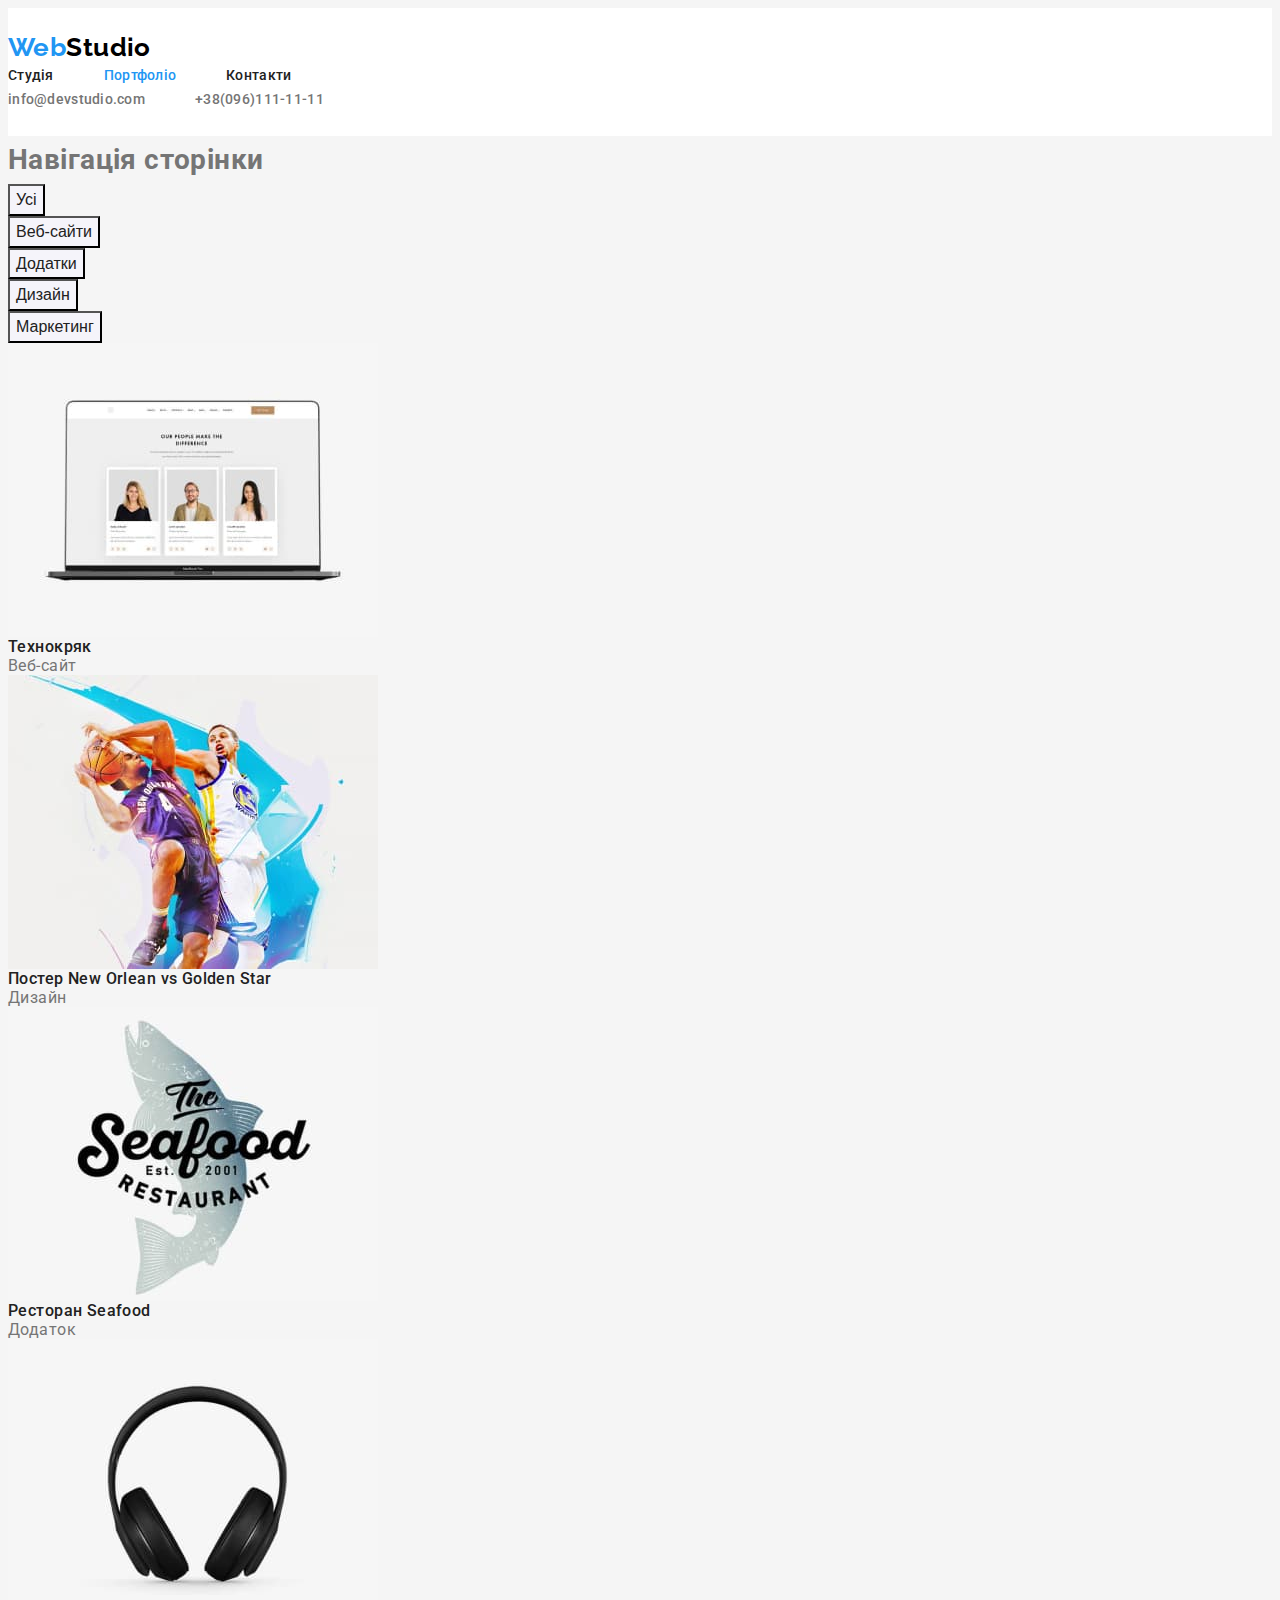
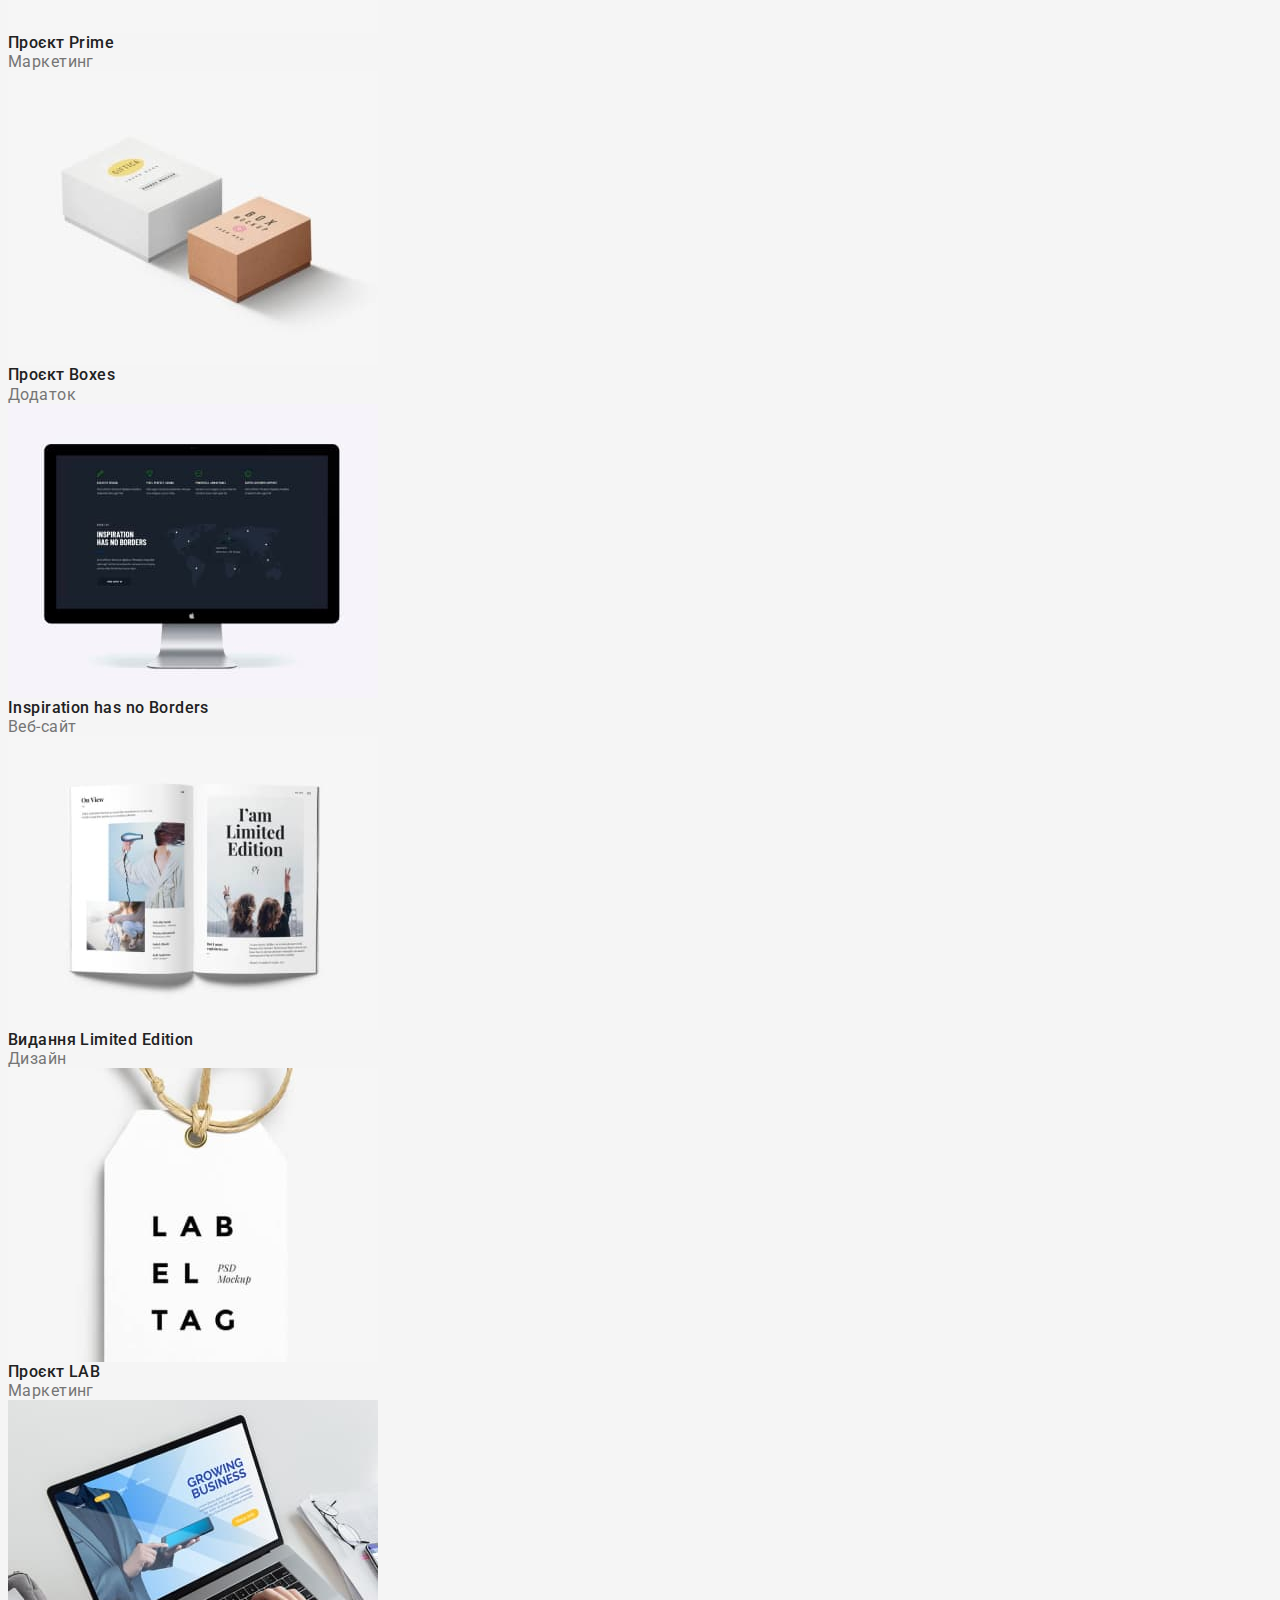
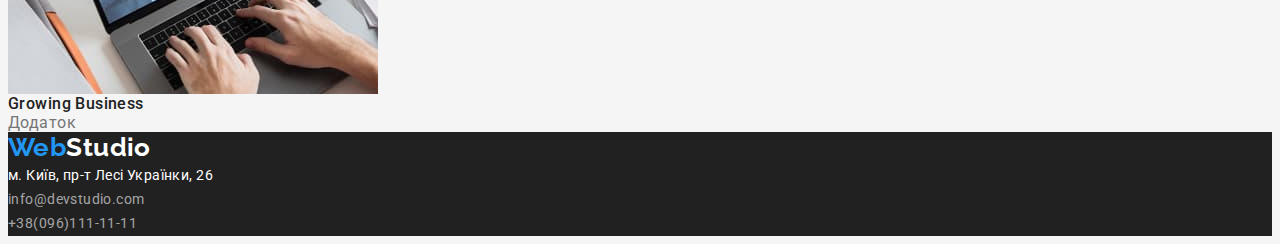
==== portfolio.html @ 6a94e164 "Оформление Webstudio" ====
<!DOCTYPE html>
<html lang="en">
<head>
    <meta charset="UTF-8">
    <meta http-equiv="X-UA-Compatible" content="IE=edge">
    <meta name="viewport" content="width=device-width, initial-scale=1.0">
    <title>Document</title>
    <link rel="preconnect" href="https://fonts.googleapis.com" />
    <link rel="preconnect" href="https://fonts.gstatic.com" crossorigin />
    <link href="https://fonts.googleapis.com/css2?family=Raleway:wght@700&family=Roboto:wght@400;500;700;900&display=swap"
        rel="stylesheet" />
    <link rel="stylesheet" href="./css/styles.css" />
</head>
<body>
    <!-- Шапка сайту -->
    <header class="heder-fone">
        <nav>
            <a href="./index.html" class="logo">Web<span>Studio</span></a>
            <ul class="nav list">
                <li><a href="./index.html">Студія</a></li>
                <li><a href="" class="curent">Портфоліо</a></li>
                <li><a href="">Контакти</a></li>
            </ul>
        </nav>
        <ul class="nav-link list">
            <li><a href="mailto:info@devstudio.com">info@devstudio.com</a></li>
            <li><a href="tel:+380961111111">+38(096)111-11-11</a></li>
        </ul>
    </header>
    <main>
        <!--- Герой --->
        <section class="section-hero">
            <h1 class="section-hero-title">Навігація сторінки</h1>
            <ul class="button-port list">
                 <li><button type="button" class="item">Усі</button></li>
                 <li><button type="button" class="item">Веб-сайти</button></li>
                 <li><button type="button" class="item">Додатки</button></li>
                 <li><button type="button" class="item">Дизайн</button></li>
                 <li><button type="button" class="item">Маркетинг</button></li>
            </ul>
            <ul class="hero-page list">
                <li>
                    <img src="./images/img1-1.jpg" alt="Веб-сайт" width="370" height="294">
                    <h2 class="page-title">Технокряк</h2>
                    <p class="about-text">Веб-сайт</p>
                </li>
                <li>
                    <img src="./images/img2-1.jpg" alt="Дизайн" width="370" height="294">
                    <h2 class="page-title">Постер New Orlean vs Golden Star</h2>
                    <p class="about-text">Дизайн</p>
                </li>
                <li>
                    <img src="./images/img3-1.jpg" alt="Додаток" width="370" height="294">
                    <h2 class="page-title">Ресторан Seafood</h2>
                    <p class="about-text">Додаток</p>
                </li>
                <li>
                    <img src="./images/img4-1.jpg" alt="Маркетинг" width="370" height="294">
                    <h2 class="page-title">Проєкт Prime</h2>
                    <p class="about-text">Маркетинг</p>
                </li>
                <li>
                    <img src="./images/img5-1.jpg" alt="Додаток" width="370" height="294">
                    <h2 class="page-title">Проєкт Boxes</h2>
                    <p class="about-text">Додаток</p>
                </li>
                <li>
                    <img src="./images/img6-1.jpg" alt="Веб-сайт" width="370" height="294">
                    <h2 class="page-title">Inspiration has no Borders</h2>
                    <p class="about-text">Веб-сайт</p>
                </li>
                <li>
                    <img src="./images/img7-1.jpg" alt="Дизайн" width="370" height="294">
                    <h2 class="page-title">Видання Limited Edition</h2>
                    <p class="about-text">Дизайн</p>
                </li>
                <li>
                    <img src="./images/img8-1.jpg" alt="Маркетинг" width="370" height="294">
                    <h2 class="page-title">Проєкт LAB</h2>
                    <p class="about-text">Маркетинг</p>
                </li>
                <li>
                    <img src="./images/img9-1.jpg" alt="Додаток" width="370" height="294">
                    <h2 class="page-title">Growing Business</h2>
                    <p class="about-text">Додаток</p>
                </li>
            </ul>
        </section>
    </main>
    <footer class="page-footer">
        <a href="./portfolio.html" class="logo-desc">Web<span>Studio</span></a>
        <address>
            <ul class="addres list">
                <li class="addres-map"><a href="https://goo.gl/maps/DJWvzWJWyW3MaFt58" target="_blank" rel="noopener noreferrer">м. Київ, пр-т
                        Лесі Українки, 26</a></li>
                <li class="addres-link"><a href="mailto:info@devstudio.com">info@devstudio.com</a></li>
                <li class="addres-link"><a href="tel:+380961111111">+38(096)111-11-11</a></li>
            </ul>
        </address>
    </footer>
</body>
</html>
---- css/styles.css ----
/*цвет герой #FFFFFF; */
/* цвет заголовков #212121; */
/* цвет текста #757575; */
/* цвет ссилки #2196F3; */
/* цвет кнопки #188CE8 */
/* фон героя і подвала #2F303A */
/*цвет ссилки подвала  rgba(255, 255, 255, 0.6);*/
/* цвет фона команди #F5F4FA; */
/* цвет фона чим займаємось #F5F5F5; */

:root {
    --primary-text-color: #212121;
    --title-text-color: #757575;
    --accent-color: #2196F3;
    --primary-white-color: #FFFFFF;
    --primary-bg-color: #2F303A;
    --first-logo-color: #000000;
    --first-bg-color: #F5F5F5;
    --second--bg-color: #F5F4FA;
    --primary-addres-color: rgba(255, 255, 255, 0.6);
}

.visually-hidden {
    position: absolute;
    width: 1px;
    height: 1px;
    margin: -1px;
    border: 0;
    padding: 0;
    white-space: nowrap;
    clip-path: inset(100%);
    clip: rect(0 0 0 0);
    overflow: hidden;
}

h1,
h2,
h3,
h4,
h5,
h6,
p {
  margin-top: 0;
  margin-bottom: 0;
}

ul,
ol {
  margin-top: 0;
  margin-bottom: 0;
  padding-left: 0;
}

img {
  display: block;
}

.list {
  list-style: none;
}

.link {
  text-decoration: none;
}

button {
  cursor: pointer;
}

.container{
    width: 1200px;
    margin-left: auto;
    margin-right: auto;
    padding-left: 15px;
    padding-right: 15px;
}


body {
    color: var(--title-text-color);
    background-color: var(--first-bg-color);
    font-family: Roboto,sans-serif;
    font-weight: 400;
    font-size: 14px;
    line-height: 1.71;
    letter-spacing: 0.03em;
}

/* -------- heder ---------- */

.heder-fone{
    padding-top: 24px;
    padding-bottom: 24px;
}

.heder-fone-container {
    display: flex;
    align-items: center;
}

.page-navigation {
    display: flex;
    align-items: center;
    column-gap: 106px;
}

.nav {
    display: flex;
    column-gap: 50px;
}

.nav-link {
    display: flex;
    margin-left: auto;
    column-gap: 50px;
}

.heder-fone {
    background-color: var(--primary-white-color);
}
.logo {
    color: var(--accent-color);
    font-family: Raleway,sans-serif;
    font-weight: 700;
    font-size: 26px;
    line-height: 1.19;
    text-decoration: none;
}
.logo span {
    color: var(--first-logo-color) ;
}
.nav a {
    color: var(--primary-text-color);
    font-weight: 500;
    font-size: 14px;
    line-height: 1.14;
    letter-spacing: 0.02em;
    text-decoration: none;
}
.nav a:hover,
.nav a:focus{
    color: var(--accent-color);
}
.nav .curent{
    color: var(--accent-color)
}
.nav-link a {
    color: var(--title-text-color);
    font-weight: 500;
    font-size: 14px;
    line-height: 1.14;
    letter-spacing: 0.02em;
    text-decoration: none;
}
.nav-link a:hover,
.nav-link a:focus {
    color: var(--accent-color);
}
/* ----------------------------------- */

/* ------- hero ------------ */

.hero{
    padding-top: 200px;
    padding-bottom: 200px;
}

.hero-container{
    align-items: center;
}

.hero {
    background-color: var(--primary-text-color);
}
.hero-title {
    width: 696px;
    margin: 0 auto;
    padding-bottom: 30px;
    color: var(--primary-white-color);
    font-weight: 900;
    font-size: 44px;
    line-height: 1.36;
    letter-spacing: 0.06em;
    text-transform: uppercase;
    text-align: center;
}
.button {
    padding: 8px 30px;
    display: block;
    margin: 0 auto;
    color: var(--primary-white-color);
    background-color: var(--accent-color);
    font-weight: 700;
    font-size: 16px;
    line-height: 1.88;
    letter-spacing: 0.06em;
    cursor: pointer;
}

.button:hover,
.button:focus {
    color: var(--accent-color);
    background-color: var(--primary-white-color);
}
/* ---------------------------- */

/* --- section-description --- */

.section-description{
    background-color: var(--first-bg-color);
}

.section-description-container{
    padding-top: 94px;
    padding-bottom: 47px;
}

.section-description-title{
    padding-bottom: 30px;
    color: var(--primary-text-color);
    font-weight: 700;
    font-size: 36px;
    line-height: 1.17;
    text-align: center;
}

.description{
    display: flex;
    flex-wrap: wrap;
    gap: 30px;
}

.description-item{
    flex-basis: calc((100% - 3 * 30px) / 4);
}

.description-title{
    padding-bottom: 10px;
}

.description .description-title {
    color: var(--primary-text-color);
    font-weight: 700;
    font-size: 14px;
    line-height: 1.14;
    text-transform: uppercase;
}
/* --------------------------------- */

/* --------  section-profile ------- */

.section-profile {
    background-color: var(--first-bg-color);
}

.section-profile-container{
    padding-top: 47px;
    padding-bottom: 94px;
}

.box{
    display: flex;
    flex-wrap: wrap;
    gap: 30px;
}

.box-atem{
    flex-basis: calc((100% - 2 * 30px) / 3);
}

.section-profile-title{
    padding-bottom: 59px;
    color: var(--primary-text-color);
    font-weight: 700;
    font-size: 36px;
    line-height: 1.17;
    text-align: center;
}
/* -------------------------------- */

/* ------ section-working --------- */

.section-working {
    background-color: var(--second--bg-color);
}

.section-working-container{
    padding-top: 94px;
    padding-bottom: 94px;
}

.section-working-title {
    padding: 50px;
    color: var(--primary-text-color);
    font-weight: 700;
    font-size: 36px;
    line-height: 1.17;
    text-align: center;
}

.working-page{
    display: flex;
    flex-wrap: wrap;
    gap: 30px;
}

.working-page-atem{
    flex-basis: calc((100% - 3 * 30px) / 4);
}

.working-page .page-title {
    padding-top: 30px;
    padding-bottom: 10px;
    color: var(--primary-text-color);
    font-weight: 500;
    font-size: 16px;
    line-height: 1.19;
    text-align: center;
}
.working-page .about-text {
    padding-bottom: 30px;
    font-weight: 400;
    font-size: 16px;
    line-height: 1.19;
    text-align: center;
}
/* ------------------------------------- */

/* ----------- footer ------------ */

.page-footer {
    background-color: var(--primary-text-color);
}

.page-footer-container{
    padding-top: 60px;
    padding-bottom: 60px;
    padding-left: 10px;
}

.logo-desc {
    padding-bottom: 30px;
    color: var(--accent-color);
    font-family: 'Raleway';
    font-weight: 700;
    font-size: 26px;
    line-height: 1.19;
    text-decoration: none;
}

.logo-desc span {
    color: var(--primary-white-color);
}
.addres .addres-map a {
    padding-bottom: 10px;
    color: var(--primary-white-color);
    font-style: normal;
    text-decoration: none;
}
.addres .addres-link a {
    padding-bottom: 10px;
    color: var(--primary-addres-color);
    font-style: normal;
    text-decoration: none;
}
.addres .addres-map a:hover,
.addres .addres-map a:focus {
    color: var(--accent-color);
}

.addres .addres-link a:hover,
.addres .addres-link a:focus {
    color: var(--accent-color);
}
/* ---------------------------------------- */

/* ----------- PORTFOLIO --------------- */


.button-port .item {
    color: var(--primary-text-color);
    background-color: var(--second--bg-color);
    font-weight: 500;
    font-size: 16px;
    line-height: 1.62;
    cursor: pointer;
}

.button-port .item:hover,
.button-port .item:focus {
    color: var(--primary-white-color);
    background-color: var(--accent-color);
}

.hero-page .page-title {
    color: var(--primary-text-color);
    font-weight: 500;
    font-size: 16px;
    line-height: 1.19;
}

.hero-page .about-text {
    font-weight: 400;
    font-size: 16px;
    line-height: 1.19;
}
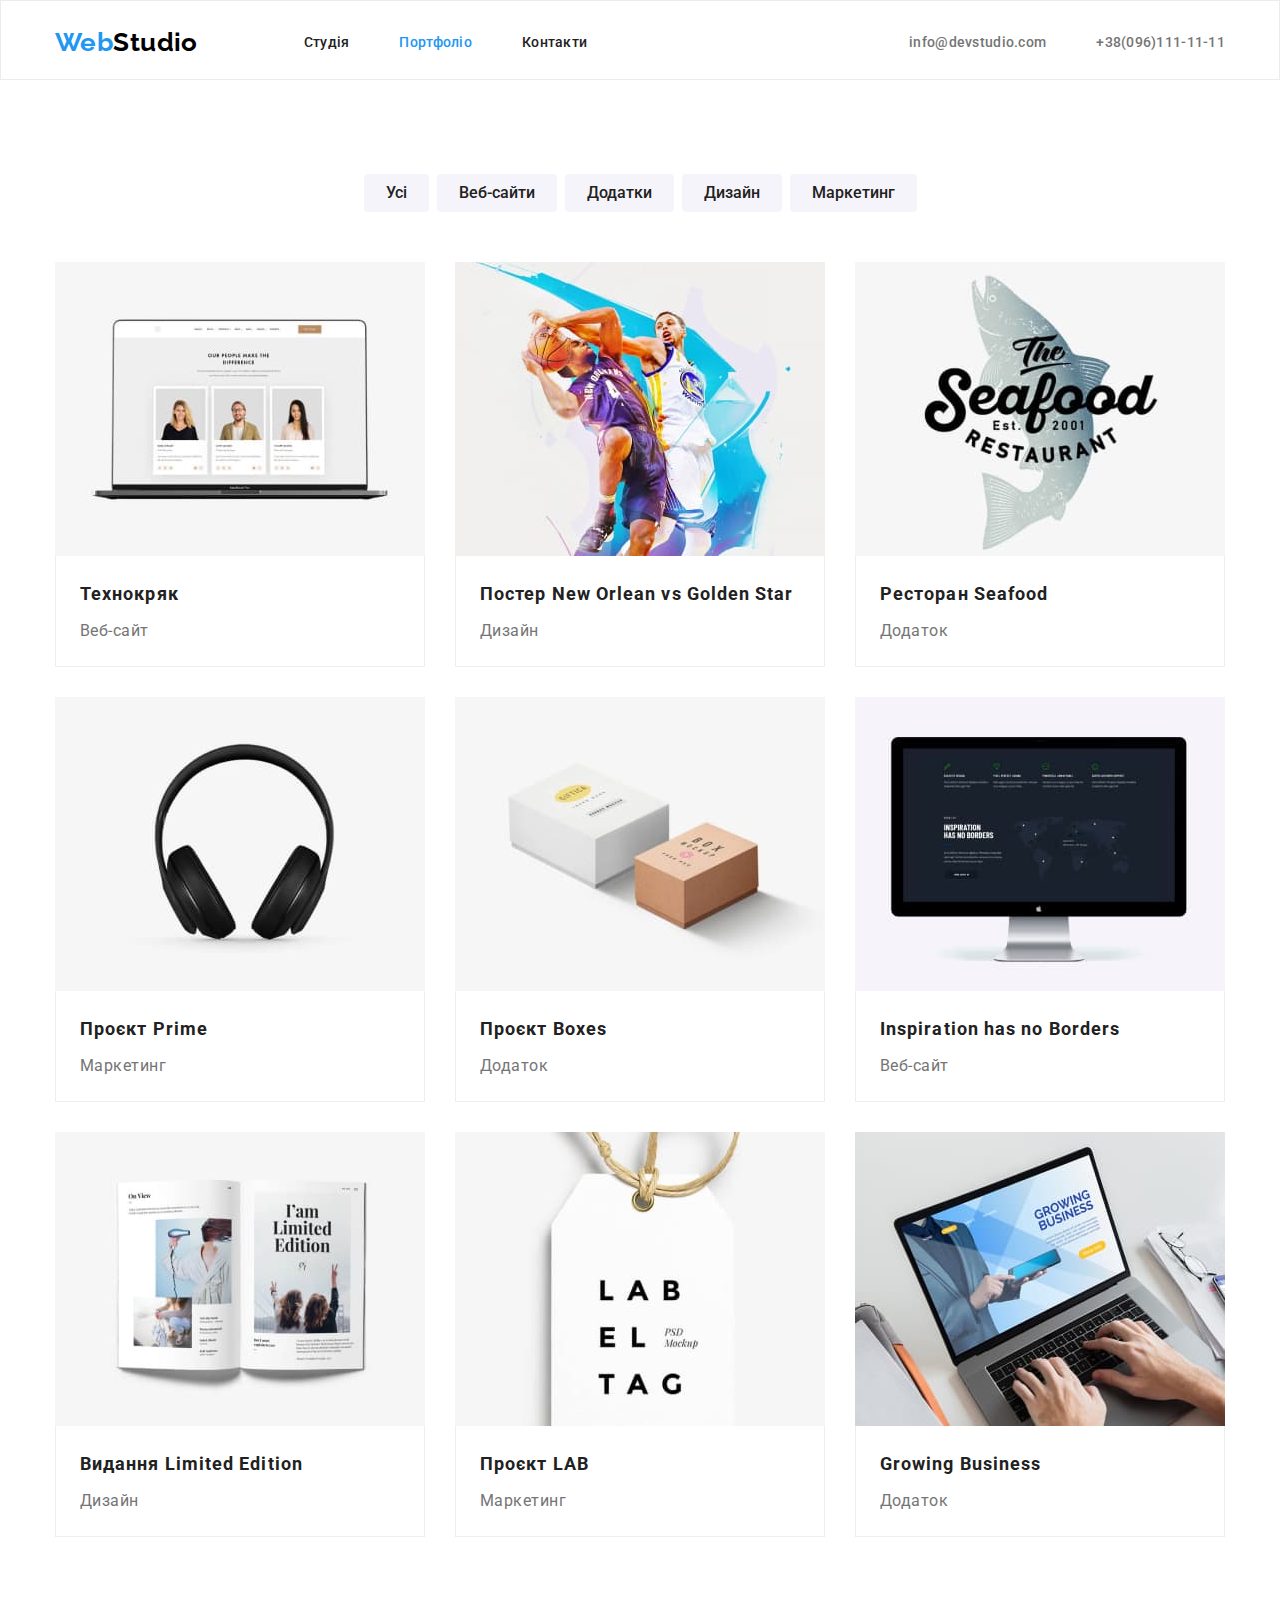
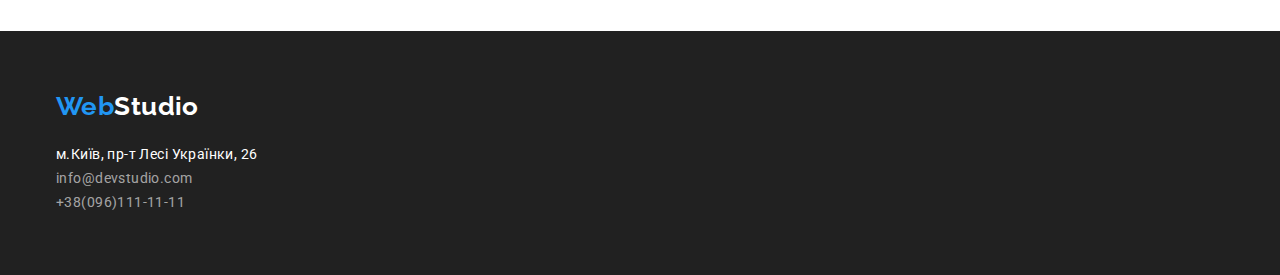
==== commit 6f27fe60: "Оформление макета flexbox" ====
--- a/portfolio.html
+++ b/portfolio.html
@@ -9,94 +9,129 @@
     <link rel="preconnect" href="https://fonts.gstatic.com" crossorigin />
     <link href="https://fonts.googleapis.com/css2?family=Raleway:wght@700&family=Roboto:wght@400;500;700;900&display=swap"
         rel="stylesheet" />
+    <link rel="stylesheet" href="https://cdn.jsdelivr.net/npm/modern-normalize@1.1.0/modern-normalize.min.css" />
     <link rel="stylesheet" href="./css/styles.css" />
 </head>
 <body>
+
     <!-- Шапка сайту -->
+
     <header class="heder-fone">
-        <nav>
+        <div class="container heder-fone-container">
+          <nav class="page-navigation">
             <a href="./index.html" class="logo">Web<span>Studio</span></a>
             <ul class="nav list">
                 <li><a href="./index.html">Студія</a></li>
                 <li><a href="" class="curent">Портфоліо</a></li>
                 <li><a href="">Контакти</a></li>
             </ul>
-        </nav>
-        <ul class="nav-link list">
+          </nav>
+          <ul class="nav-link list">
             <li><a href="mailto:info@devstudio.com">info@devstudio.com</a></li>
             <li><a href="tel:+380961111111">+38(096)111-11-11</a></li>
-        </ul>
+          </ul>
+        </div>
     </header>
     <main>
+
         <!--- Герой --->
+
         <section class="section-hero">
-            <h1 class="section-hero-title">Навігація сторінки</h1>
-            <ul class="button-port list">
+            <div class="container section-hero-container">
+              <h1 class="section-hero-title visually-hidden">Навігація сторінки</h1>
+              <div class="section-button-port">
+                <ul class="button-port list">
                  <li><button type="button" class="item">Усі</button></li>
                  <li><button type="button" class="item">Веб-сайти</button></li>
                  <li><button type="button" class="item">Додатки</button></li>
                  <li><button type="button" class="item">Дизайн</button></li>
                  <li><button type="button" class="item">Маркетинг</button></li>
-            </ul>
-            <ul class="hero-page list">
-                <li>
+                </ul>
+              </div>
+              <ul class="hero-page list">
+                <li class="hero-page-item">
                     <img src="./images/img1-1.jpg" alt="Веб-сайт" width="370" height="294">
-                    <h2 class="page-title">Технокряк</h2>
-                    <p class="about-text">Веб-сайт</p>
+                    <div class="hero-page-text">
+                      <h2 class="page-title">Технокряк</h2>
+                      <p class="about-text">Веб-сайт</p>
+                    </div>
                 </li>
-                <li>
+                <li class="hero-page-item">
                     <img src="./images/img2-1.jpg" alt="Дизайн" width="370" height="294">
-                    <h2 class="page-title">Постер New Orlean vs Golden Star</h2>
-                    <p class="about-text">Дизайн</p>
+                    <div class="hero-page-text">
+                      <h2 class="page-title">Постер New Orlean vs Golden Star</h2>
+                      <p class="about-text">Дизайн</p>
+                    </div>
                 </li>
-                <li>
+                <li class="hero-page-item">
                     <img src="./images/img3-1.jpg" alt="Додаток" width="370" height="294">
-                    <h2 class="page-title">Ресторан Seafood</h2>
-                    <p class="about-text">Додаток</p>
+                    <div class="hero-page-text">
+                      <h2 class="page-title">Ресторан Seafood</h2>
+                      <p class="about-text">Додаток</p>
+                    </div>
                 </li>
-                <li>
+                <li class="hero-page-item">
                     <img src="./images/img4-1.jpg" alt="Маркетинг" width="370" height="294">
-                    <h2 class="page-title">Проєкт Prime</h2>
-                    <p class="about-text">Маркетинг</p>
+                    <div class="hero-page-text">
+                      <h2 class="page-title">Проєкт Prime</h2>
+                      <p class="about-text">Маркетинг</p>
+                    </div>
                 </li>
-                <li>
+                <li class="hero-page-item">
                     <img src="./images/img5-1.jpg" alt="Додаток" width="370" height="294">
-                    <h2 class="page-title">Проєкт Boxes</h2>
-                    <p class="about-text">Додаток</p>
+                    <div class="hero-page-text">
+                      <h2 class="page-title">Проєкт Boxes</h2>
+                      <p class="about-text">Додаток</p>
+                    </div>
                 </li>
-                <li>
+                <li class="hero-page-item">
                     <img src="./images/img6-1.jpg" alt="Веб-сайт" width="370" height="294">
-                    <h2 class="page-title">Inspiration has no Borders</h2>
-                    <p class="about-text">Веб-сайт</p>
+                    <div class="hero-page-text">
+                      <h2 class="page-title">Inspiration has no Borders</h2>
+                      <p class="about-text">Веб-сайт</p>
+                    </div>
                 </li>
-                <li>
+                <li class="hero-page-item">
                     <img src="./images/img7-1.jpg" alt="Дизайн" width="370" height="294">
-                    <h2 class="page-title">Видання Limited Edition</h2>
-                    <p class="about-text">Дизайн</p>
+                    <div class="hero-page-text">
+                      <h2 class="page-title">Видання Limited Edition</h2>
+                      <p class="about-text">Дизайн</p>
+                    </div>
                 </li>
-                <li>
+                <li class="hero-page-item">
                     <img src="./images/img8-1.jpg" alt="Маркетинг" width="370" height="294">
-                    <h2 class="page-title">Проєкт LAB</h2>
-                    <p class="about-text">Маркетинг</p>
+                    <div class="hero-page-text">
+                      <h2 class="page-title">Проєкт LAB</h2>
+                      <p class="about-text">Маркетинг</p>
+                    </div>
                 </li>
-                <li>
+                <li class="hero-page-item">
                     <img src="./images/img9-1.jpg" alt="Додаток" width="370" height="294">
-                    <h2 class="page-title">Growing Business</h2>
-                    <p class="about-text">Додаток</p>
+                    <div class="hero-page-text">
+                      <h2 class="page-title">Growing Business</h2>
+                      <p class="about-text">Додаток</p>
+                    </div>
                 </li>
-            </ul>
+              </ul>
+            </div>
         </section>
     </main>
+
+    <!-- Footer -->
+
     <footer class="page-footer">
-        <a href="./portfolio.html" class="logo-desc">Web<span>Studio</span></a>
-        <address>
+        <div class="container page-footer-container">
+            <div class="logo-desc-item">
+                <a href="./portfolio.html" class="logo-desc">Web<span>Studio</span></a>
+            </div>
+          <address>
             <ul class="addres list">
-                <li class="addres-map"><a href="https://goo.gl/maps/DJWvzWJWyW3MaFt58" target="_blank" rel="noopener noreferrer">м. Київ, пр-т
-                        Лесі Українки, 26</a></li>
+                <li class="addres-map"><a href="https://goo.gl/maps/DJWvzWJWyW3MaFt58" target="_blank" rel="noopener noreferrer">м.Київ, пр-т Лесі Українки, 26</a></li>
                 <li class="addres-link"><a href="mailto:info@devstudio.com">info@devstudio.com</a></li>
                 <li class="addres-link"><a href="tel:+380961111111">+38(096)111-11-11</a></li>
             </ul>
-        </address>
+          </address>
+        </div>
     </footer>
 </body>
 </html>--- a/css/styles.css
+++ b/css/styles.css
@@ -18,6 +18,8 @@
     --first-bg-color: #F5F5F5;
     --second--bg-color: #F5F4FA;
     --primary-addres-color: rgba(255, 255, 255, 0.6);
+    --primary-border-color:#EEEEEE;
+    --second-border-color:#ECECEC;
 }
 
 .visually-hidden {
@@ -89,8 +91,9 @@
 /* -------- heder ---------- */
 
 .heder-fone{
-    padding-top: 24px;
-    padding-bottom: 24px;
+    padding-top: 26px;
+    padding-bottom: 21px;
+    border: 1px solid var(--second-border-color);
 }
 
 .heder-fone-container {
@@ -161,11 +164,13 @@
 /* ------- hero ------------ */
 
 .hero{
+    /* padding-top: 200px;
+    padding-bottom: 200px; */
+}
+
+.hero-container{
     padding-top: 200px;
     padding-bottom: 200px;
-}
-
-.hero-container{
     align-items: center;
 }
 
@@ -175,7 +180,7 @@
 .hero-title {
     width: 696px;
     margin: 0 auto;
-    padding-bottom: 30px;
+    margin-bottom: 30px;
     color: var(--primary-white-color);
     font-weight: 900;
     font-size: 44px;
@@ -185,7 +190,9 @@
     text-align: center;
 }
 .button {
-    padding: 8px 30px;
+    padding-top: 8px;
+    padding-bottom: 8px;
+    min-width: 216px;
     display: block;
     margin: 0 auto;
     color: var(--primary-white-color);
@@ -195,6 +202,7 @@
     line-height: 1.88;
     letter-spacing: 0.06em;
     cursor: pointer;
+    border-radius: 4px;
 }
 
 .button:hover,
@@ -235,7 +243,7 @@
 }
 
 .description-title{
-    padding-bottom: 10px;
+    margin-bottom: 10px;
 }
 
 .description .description-title {
@@ -258,6 +266,15 @@
     padding-bottom: 94px;
 }
 
+.section-profile-title {
+    margin-bottom: 50px;
+    color: var(--primary-text-color);
+    font-weight: 700;
+    font-size: 36px;
+    line-height: 1.17;
+    text-align: center;
+}
+
 .box{
     display: flex;
     flex-wrap: wrap;
@@ -268,14 +285,7 @@
     flex-basis: calc((100% - 2 * 30px) / 3);
 }
 
-.section-profile-title{
-    padding-bottom: 59px;
-    color: var(--primary-text-color);
-    font-weight: 700;
-    font-size: 36px;
-    line-height: 1.17;
-    text-align: center;
-}
+
 /* -------------------------------- */
 
 /* ------ section-working --------- */
@@ -290,7 +300,7 @@
 }
 
 .section-working-title {
-    padding: 50px;
+    margin-bottom: 50px;
     color: var(--primary-text-color);
     font-weight: 700;
     font-size: 36px;
@@ -306,6 +316,13 @@
 
 .working-page-atem{
     flex-basis: calc((100% - 3 * 30px) / 4);
+}
+
+.working-border-page{
+    border: 1px solid rgba(0, 0, 0, 0.12);
+    background: var(--primary-white-color);
+    border-top:none;
+    border-radius: 0px 0px 4px 4px;
 }
 
 .working-page .page-title {
@@ -335,21 +352,27 @@
 .page-footer-container{
     padding-top: 60px;
     padding-bottom: 60px;
-    padding-left: 10px;
+    padding-left: 16px;
+}
+
+.logo-desc-item{
+    margin-bottom: 20px;
 }
 
 .logo-desc {
-    padding-bottom: 30px;
+    margin-bottom: 20px;
     color: var(--accent-color);
     font-family: 'Raleway';
     font-weight: 700;
     font-size: 26px;
     line-height: 1.19;
+    font-style: normal;
     text-decoration: none;
 }
 
 .logo-desc span {
     color: var(--primary-white-color);
+    text-decoration: none;
 }
 .addres .addres-map a {
     padding-bottom: 10px;
@@ -377,13 +400,39 @@
 /* ----------- PORTFOLIO --------------- */
 
 
+.section-hero{
+    padding-bottom: 94px;
+    background-color: var(--primary-white-color);
+}
+
+.section-hero-title{
+    text-align: center;
+}
+
+.section-button-port{
+    display: flex;
+    padding-top: 94px;
+    margin-bottom: 50px;
+    
+}
+
+.button-port{
+    display: flex;
+    margin: 0 auto;
+    gap: 8px;
+    
+}
+
 .button-port .item {
+    padding: 6px 22px;
     color: var(--primary-text-color);
     background-color: var(--second--bg-color);
     font-weight: 500;
     font-size: 16px;
     line-height: 1.62;
     cursor: pointer;
+    border-radius: 4px;
+    border: none;
 }
 
 .button-port .item:hover,
@@ -392,15 +441,37 @@
     background-color: var(--accent-color);
 }
 
+.hero-page{
+    display: flex;
+    flex-wrap: wrap;
+    gap: 30px;
+}
+
+.hero-page-item{
+    flex-basis: calc((100% - 6 * 30px) / 9);
+}
+
+.hero-page-text{
+    padding: 20px 24px;
+    border: 1px solid var(--primary-border-color);
+    border-top: none;
+}
+
+.page-title{
+    margin-bottom: 4px;
+}
+
 .hero-page .page-title {
     color: var(--primary-text-color);
-    font-weight: 500;
-    font-size: 16px;
-    line-height: 1.19;
+    font-weight: 700;
+    font-size: 18px;
+    line-height: 2;
+    letter-spacing: 0.06em;
 }
 
 .hero-page .about-text {
     font-weight: 400;
     font-size: 16px;
-    line-height: 1.19;
-}+    line-height: 1.88;
+    letter-spacing: 0.03em;
+}
